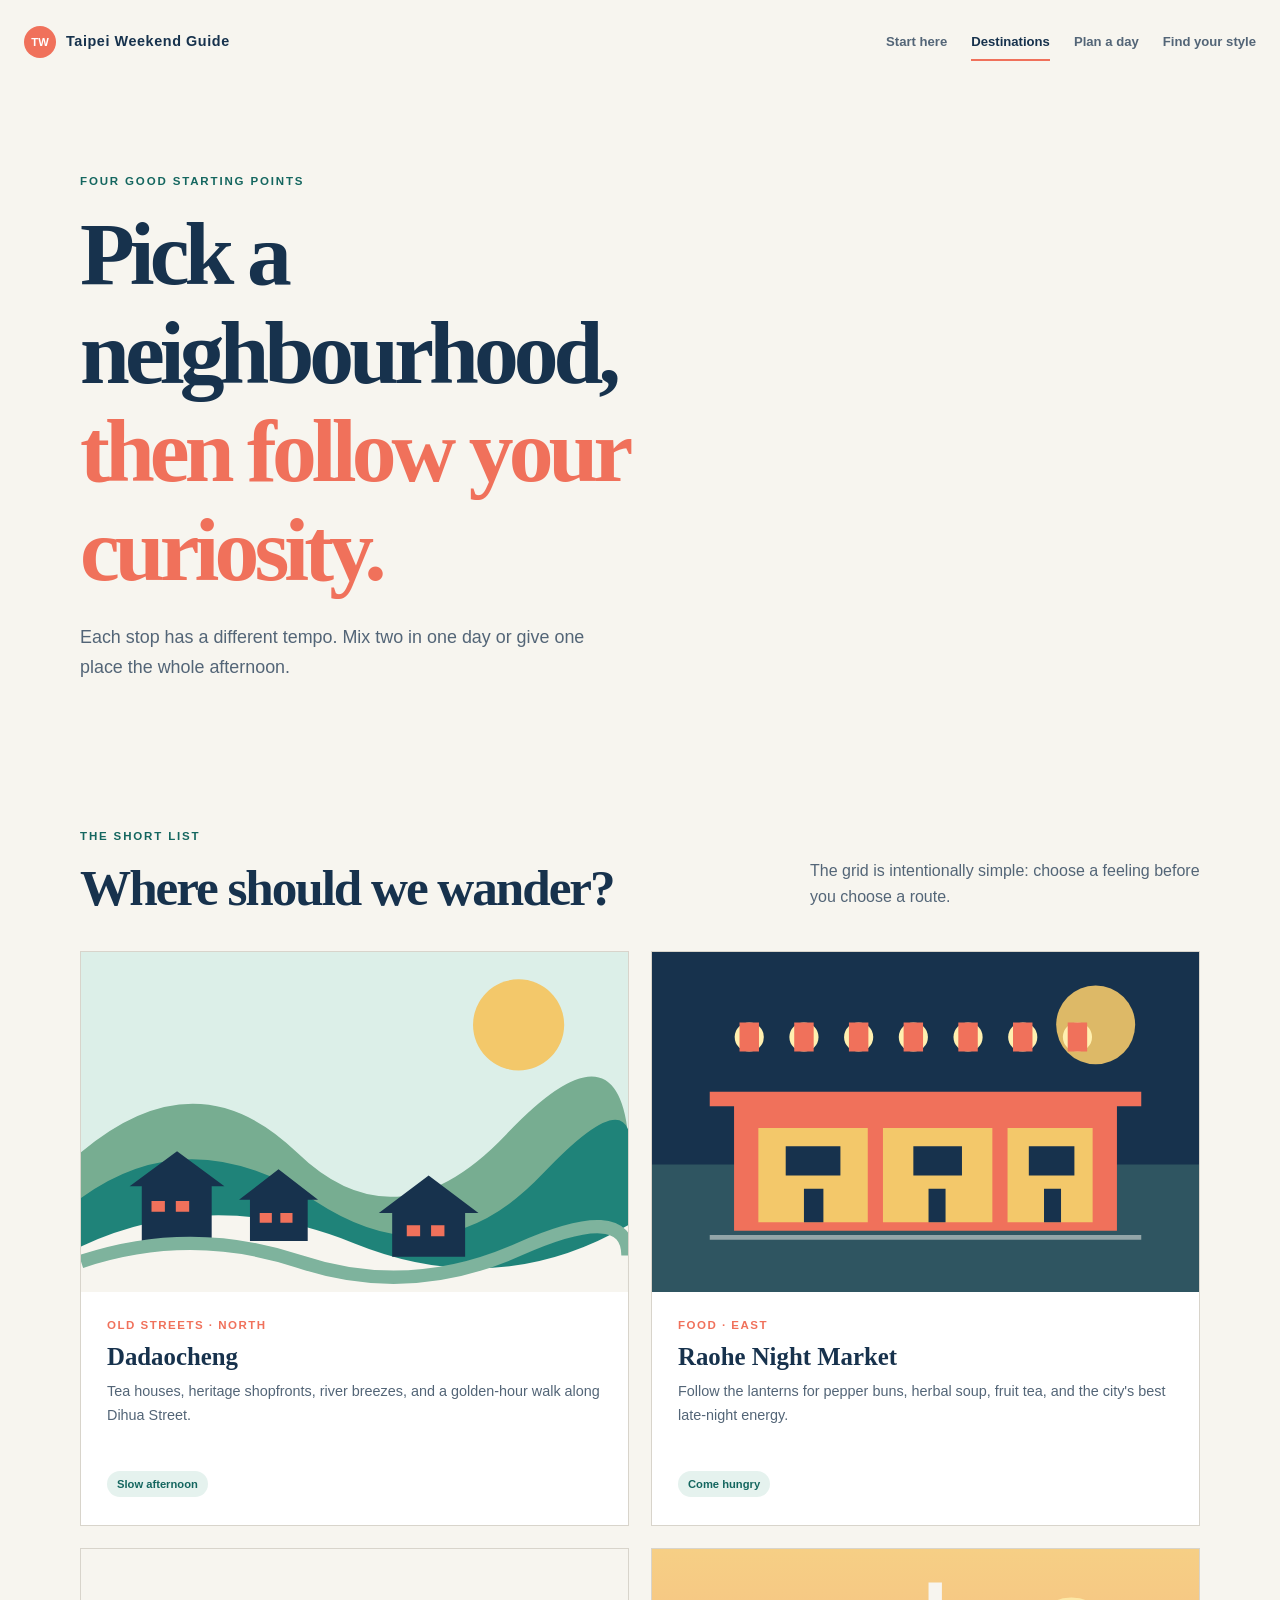
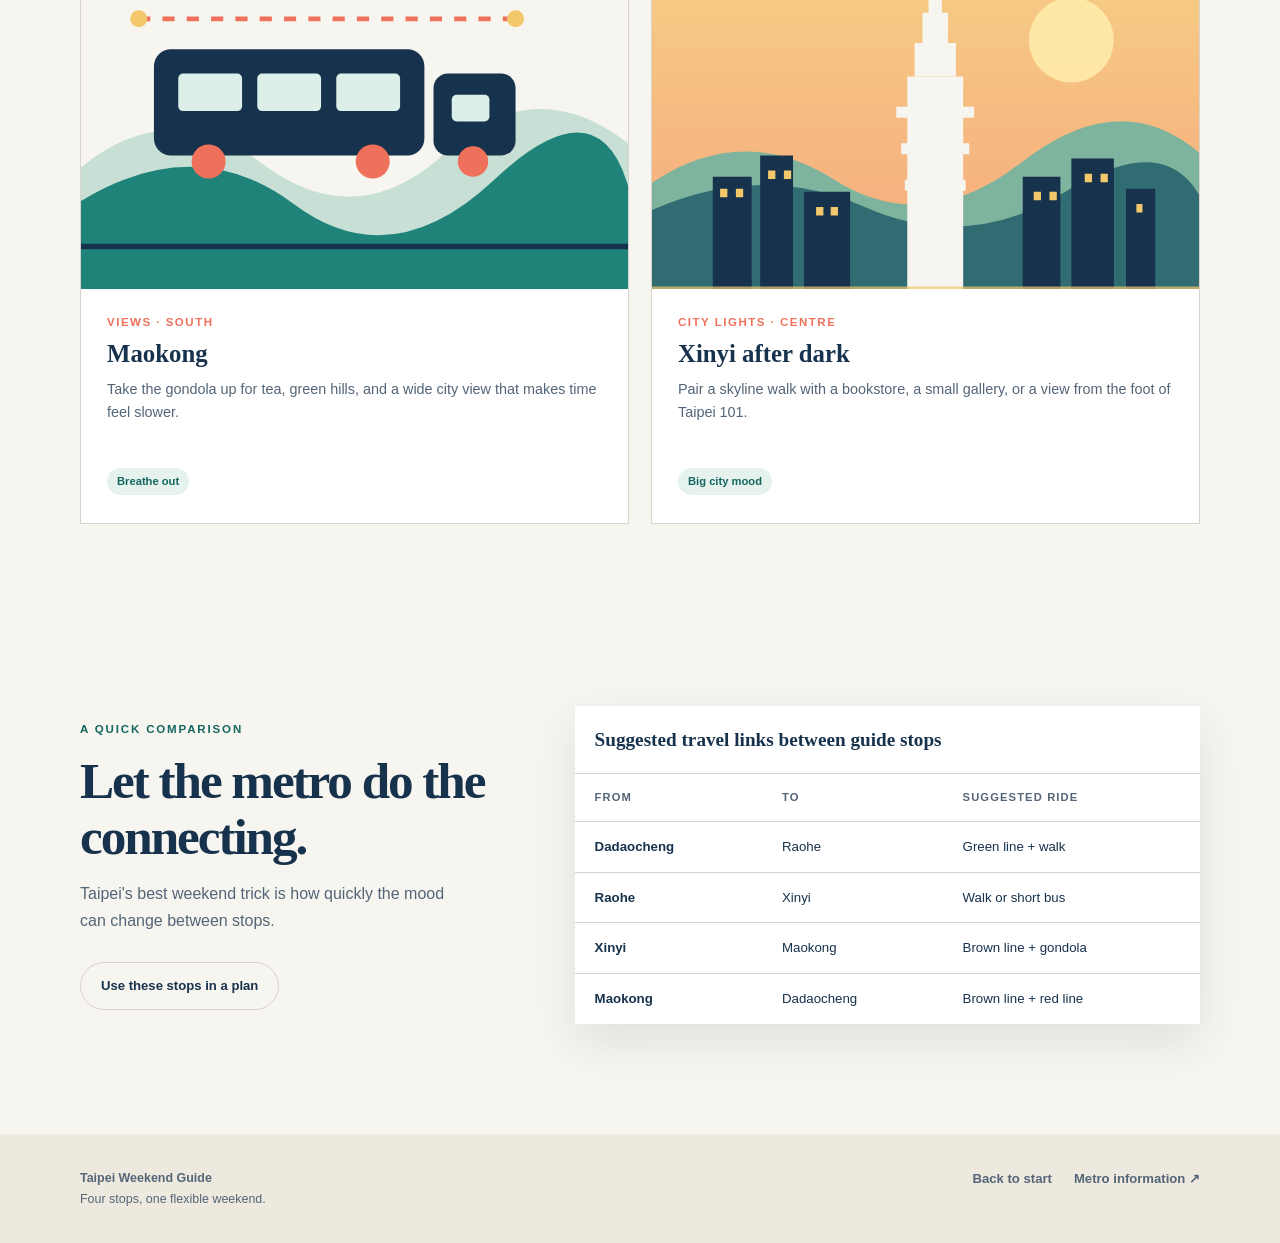
==== destinations.html @ 49e1aeec "feat: build Taipei weekend guide midterm project" ====
<!doctype html>
<html lang="en">
<head>
  <meta charset="utf-8">
  <meta name="viewport" content="width=device-width, initial-scale=1">
  <meta name="description" content="Four Taipei destination ideas with transport notes for a flexible weekend.">
  <title>Destinations | Taipei Weekend Guide</title>
  <link rel="stylesheet" href="css/style.css">
</head>
<body>
  <header class="site-header">
    <a class="brand" href="index.html" aria-label="Taipei Weekend Guide home">
      <span class="brand-mark">TW</span>
      <span>Taipei Weekend Guide</span>
    </a>
    <nav class="site-nav" aria-label="Main navigation">
      <a href="index.html">Start here</a>
      <a class="active" aria-current="page" href="destinations.html">Destinations</a>
      <a href="itinerary.html">Plan a day</a>
      <a href="tips.html">Find your style</a>
    </nav>
  </header>

  <main>
    <section class="page-wrap inner-hero">
      <p class="eyebrow">Four good starting points</p>
      <h1>Pick a neighbourhood,<br><em>then follow your curiosity.</em></h1>
      <p class="lede narrow">Each stop has a different tempo. Mix two in one day or give one place the whole afternoon.</p>
    </section>

    <section class="page-wrap section-block" aria-labelledby="destination-heading">
      <div class="section-heading">
        <div>
          <p class="eyebrow">The short list</p>
          <h2 id="destination-heading">Where should we wander?</h2>
        </div>
        <p class="section-intro">The grid is intentionally simple: choose a feeling before you choose a route.</p>
      </div>

      <div class="destination-grid">
        <article class="destination-card" id="old-taipei">
          <div class="destination-image"><img src="assets/tea-hills.svg" alt="Illustration of tea hills and the old Dadaocheng riverside"></div>
          <div class="destination-body">
            <p class="card-kicker">Old streets · North</p>
            <h3>Dadaocheng</h3>
            <p>Tea houses, heritage shopfronts, river breezes, and a golden-hour walk along Dihua Street.</p>
            <span class="tag">Slow afternoon</span>
          </div>
        </article>
        <article class="destination-card" id="night-markets">
          <div class="destination-image"><img src="assets/night-market.svg" alt="Illustration of colourful stalls at a Taipei night market"></div>
          <div class="destination-body">
            <p class="card-kicker">Food · East</p>
            <h3>Raohe Night Market</h3>
            <p>Follow the lanterns for pepper buns, herbal soup, fruit tea, and the city's best late-night energy.</p>
            <span class="tag">Come hungry</span>
          </div>
        </article>
        <article class="destination-card" id="mountains">
          <div class="destination-image"><img src="assets/metro.svg" alt="Illustration of the metro heading toward Taipei hills"></div>
          <div class="destination-body">
            <p class="card-kicker">Views · South</p>
            <h3>Maokong</h3>
            <p>Take the gondola up for tea, green hills, and a wide city view that makes time feel slower.</p>
            <span class="tag">Breathe out</span>
          </div>
        </article>
        <article class="destination-card" id="city-lights">
          <div class="destination-image"><img src="assets/taipei-skyline.svg" alt="Illustration of Taipei 101 glowing above the city at dusk"></div>
          <div class="destination-body">
            <p class="card-kicker">City lights · Centre</p>
            <h3>Xinyi after dark</h3>
            <p>Pair a skyline walk with a bookstore, a small gallery, or a view from the foot of Taipei 101.</p>
            <span class="tag">Big city mood</span>
          </div>
        </article>
      </div>
    </section>

    <section class="page-wrap section-block split-section">
      <div>
        <p class="eyebrow">A quick comparison</p>
        <h2>Let the metro do the connecting.</h2>
        <p class="section-intro">Taipei's best weekend trick is how quickly the mood can change between stops.</p>
        <a class="button button-secondary" href="itinerary.html">Use these stops in a plan</a>
      </div>
      <div class="table-wrap">
        <table>
          <caption>Suggested travel links between guide stops</caption>
          <thead>
            <tr><th scope="col">From</th><th scope="col">To</th><th scope="col">Suggested ride</th></tr>
          </thead>
          <tbody>
            <tr><th scope="row">Dadaocheng</th><td>Raohe</td><td>Green line + walk</td></tr>
            <tr><th scope="row">Raohe</th><td>Xinyi</td><td>Walk or short bus</td></tr>
            <tr><th scope="row">Xinyi</th><td>Maokong</td><td>Brown line + gondola</td></tr>
            <tr><th scope="row">Maokong</th><td>Dadaocheng</td><td>Brown line + red line</td></tr>
          </tbody>
        </table>
      </div>
    </section>
  </main>

  <footer class="site-footer">
    <div class="page-wrap footer-inner">
      <p><strong>Taipei Weekend Guide</strong><br>Four stops, one flexible weekend.</p>
      <div class="footer-links">
        <a href="index.html">Back to start</a>
        <a href="https://english.metro.taipei/" target="_blank" rel="noopener">Metro information ↗</a>
      </div>
    </div>
  </footer>
  <script src="js/script.js"></script>
</body>
</html>
---- css/style.css ----
:root {
  --ink: #17324d;
  --ink-soft: #536577;
  --paper: #f7f5ef;
  --paper-deep: #eee9df;
  --white: #ffffff;
  --jade: #1f8379;
  --jade-dark: #14665f;
  --coral: #f0715b;
  --sun: #f3c86a;
  --line: #d8d4cb;
  --shadow: 0 18px 45px rgba(23, 50, 77, 0.1);
  --display: Georgia, 'Times New Roman', serif;
  --body: Arial, Helvetica, sans-serif;
}

* { box-sizing: border-box; }

html { scroll-behavior: smooth; }

body {
  margin: 0;
  color: var(--ink);
  background: var(--paper);
  font-family: var(--body);
  line-height: 1.65;
}

a { color: inherit; }

img { display: block; max-width: 100%; }

.page-wrap { width: min(1120px, calc(100% - 48px)); margin: 0 auto; }

.site-header {
  display: flex;
  align-items: center;
  justify-content: space-between;
  gap: 28px;
  width: min(1240px, calc(100% - 48px));
  min-height: 84px;
  margin: 0 auto;
}

.brand {
  display: inline-flex;
  align-items: center;
  gap: 10px;
  color: var(--ink);
  font-size: 0.9rem;
  font-weight: 700;
  letter-spacing: 0.04em;
  text-decoration: none;
}

.brand-mark {
  display: grid;
  width: 32px;
  height: 32px;
  place-items: center;
  color: var(--white);
  background: var(--coral);
  border-radius: 50%;
  font-size: 0.7rem;
  letter-spacing: 0;
}

.site-nav { display: flex; flex-wrap: wrap; gap: 24px; }

.site-nav a,
.footer-links a {
  color: var(--ink-soft);
  font-size: 0.82rem;
  font-weight: 700;
  text-decoration: none;
  transition: color 160ms ease;
}

.site-nav a:hover,
.site-nav a:focus-visible,
.footer-links a:hover,
.footer-links a:focus-visible { color: var(--coral); }

.site-nav a.active { color: var(--ink); position: relative; }

.site-nav a.active::after {
  position: absolute;
  right: 0;
  bottom: -8px;
  left: 0;
  height: 2px;
  background: var(--coral);
  content: '';
}

h1, h2, h3, p { margin-top: 0; }

h1, h2, h3 { font-family: var(--display); line-height: 1.1; }

h1 { max-width: 740px; margin-bottom: 24px; font-size: clamp(3rem, 7vw, 6.4rem); letter-spacing: -0.055em; }
h2 { margin-bottom: 16px; font-size: clamp(2rem, 4vw, 3.3rem); letter-spacing: -0.04em; }
h3 { margin-bottom: 10px; font-size: 1.55rem; }

em { color: var(--coral); font-style: normal; }

.eyebrow {
  margin-bottom: 14px;
  color: var(--jade-dark);
  font-size: 0.72rem;
  font-weight: 800;
  letter-spacing: 0.16em;
  text-transform: uppercase;
}

.lede { max-width: 590px; color: var(--ink-soft); font-size: 1.12rem; }
.lede.narrow { max-width: 520px; }

.hero {
  display: grid;
  grid-template-columns: 1.03fr 0.97fr;
  align-items: center;
  gap: clamp(36px, 7vw, 90px);
  min-height: 660px;
  padding: 60px 0 90px;
}

.button-row { display: flex; flex-wrap: wrap; gap: 12px; margin: 34px 0 20px; }

.button {
  display: inline-flex;
  align-items: center;
  justify-content: center;
  min-height: 48px;
  padding: 11px 20px;
  border: 1px solid transparent;
  border-radius: 999px;
  font-size: 0.82rem;
  font-weight: 800;
  text-decoration: none;
  transition: transform 160ms ease, background 160ms ease, border-color 160ms ease;
}

.button:hover, .button:focus-visible { transform: translateY(-2px); }
.button-primary { color: var(--white); background: var(--jade); }
.button-primary:hover, .button-primary:focus-visible { background: var(--jade-dark); }
.button-secondary { border-color: var(--line); background: transparent; }
.button-secondary:hover, .button-secondary:focus-visible { border-color: var(--ink); background: var(--white); }

.microcopy { color: var(--ink-soft); font-size: 0.75rem; }
.status-dot { display: inline-block; width: 8px; height: 8px; margin-right: 6px; background: var(--jade); border-radius: 50%; }

.card-surface { background: var(--white); box-shadow: var(--shadow); }

.hero-art { position: relative; padding: 16px; transform: rotate(2deg); }
.hero-art img { width: 100%; background: #dcefe8; }
.art-caption { display: flex; justify-content: space-between; gap: 15px; padding: 17px 4px 2px; font-size: 0.76rem; }
.art-caption span { color: var(--ink-soft); }

.section-block { padding: 72px 0 110px; }
.section-heading { display: flex; align-items: end; justify-content: space-between; gap: 32px; margin-bottom: 34px; }
.section-heading h2 { margin-bottom: 0; }
.section-intro { max-width: 390px; margin-bottom: 6px; color: var(--ink-soft); }
.three-column-grid { display: grid; grid-template-columns: repeat(3, 1fr); gap: 18px; }

.feature-card { min-height: 250px; padding: 28px; border: 1px solid var(--line); background: var(--white); }
.feature-card-accent { background: var(--jade); color: var(--white); border-color: var(--jade); }
.feature-card-accent .feature-number, .feature-card-accent p { color: #cde9df; }
.feature-card-accent .text-link { color: var(--white); }
.feature-number { display: block; margin-bottom: 36px; color: var(--coral); font-family: var(--display); font-size: 1.2rem; }
.feature-card p { min-height: 78px; color: var(--ink-soft); font-size: 0.9rem; }

.text-link { display: inline-flex; align-items: center; gap: 7px; color: var(--jade-dark); font-size: 0.78rem; font-weight: 800; text-decoration: none; }
.text-link:hover, .text-link:focus-visible { color: var(--coral); }

.quote-band { background: var(--ink); color: var(--white); }
.quote-content { padding: 72px 0 76px; }
.quote-mark { margin-bottom: -18px; color: var(--sun); font-family: var(--display); font-size: 5rem; line-height: 1; }
blockquote { max-width: 760px; margin: 0 0 15px; font-family: var(--display); font-size: clamp(2rem, 4vw, 3.6rem); line-height: 1.15; letter-spacing: -0.04em; }
.quote-credit { color: #b9c5d0; font-size: 0.82rem; }

.site-footer { background: var(--paper-deep); }
.footer-inner { display: flex; justify-content: space-between; gap: 30px; padding: 34px 0; }
.footer-inner p { margin-bottom: 0; color: var(--ink-soft); font-size: 0.78rem; }
.footer-links { display: flex; align-items: start; flex-wrap: wrap; gap: 22px; }

.inner-hero { padding: 88px 0 55px; }
.inner-hero h1 { font-size: clamp(3rem, 7vw, 6rem); }
.compact-hero { padding-bottom: 24px; }

.destination-grid { display: grid; grid-template-columns: repeat(2, minmax(0, 1fr)); gap: 22px; }
.destination-card { overflow: hidden; border: 1px solid var(--line); background: var(--white); transition: transform 180ms ease, box-shadow 180ms ease; }
.destination-card:hover { transform: translateY(-4px); box-shadow: var(--shadow); }
.destination-image { overflow: hidden; background: #dcefe8; }
.destination-image img { width: 100%; transition: transform 300ms ease; }
.destination-card:hover .destination-image img { transform: scale(1.03); }
.destination-body { padding: 24px 26px 28px; }
.card-kicker { margin-bottom: 8px; color: var(--coral); font-size: 0.72rem; font-weight: 800; letter-spacing: 0.13em; text-transform: uppercase; }
.destination-body p:not(.card-kicker) { min-height: 75px; color: var(--ink-soft); font-size: 0.9rem; }
.tag { display: inline-block; padding: 4px 10px; color: var(--jade-dark); background: #e5f2ee; border-radius: 999px; font-size: 0.7rem; font-weight: 800; }

.split-section { display: grid; grid-template-columns: 0.82fr 1.18fr; align-items: center; gap: 60px; }
.split-section .section-intro { margin-bottom: 28px; }
.table-wrap { overflow-x: auto; background: var(--white); box-shadow: var(--shadow); }
table { width: 100%; border-collapse: collapse; text-align: left; font-size: 0.83rem; }
caption { padding: 18px 20px; color: var(--ink); font-family: var(--display); font-size: 1.2rem; font-weight: 700; text-align: left; }
th, td { padding: 14px 20px; border-top: 1px solid var(--line); }
thead th { color: var(--ink-soft); font-size: 0.7rem; letter-spacing: 0.1em; text-transform: uppercase; }
tbody th { font-weight: 700; }

.planner-layout, .quiz-layout { display: grid; grid-template-columns: minmax(0, 1.1fr) minmax(300px, 0.9fr); align-items: start; gap: 72px; }
.compact-heading { margin-bottom: 22px; }
.compact-heading h2 { font-size: 2.6rem; }
.activity-list { display: grid; gap: 10px; padding: 0; border: 0; }
.activity-option { display: flex; align-items: center; gap: 14px; padding: 17px 18px; border: 1px solid var(--line); background: var(--white); cursor: pointer; transition: border-color 160ms ease, background 160ms ease, transform 160ms ease; }
.activity-option:hover { border-color: var(--jade); transform: translateX(4px); }
.activity-option input { position: absolute; opacity: 0; }
.activity-option input:checked + .activity-check { color: var(--white); background: var(--coral); }
.activity-option input:focus-visible + .activity-check { outline: 3px solid rgba(240, 113, 91, 0.35); outline-offset: 2px; }
.activity-check { display: grid; width: 28px; height: 28px; place-items: center; color: var(--jade); border: 1px solid currentColor; border-radius: 50%; font-size: 1.2rem; line-height: 1; }
.activity-copy { display: grid; gap: 2px; }
.activity-copy strong { font-family: var(--display); font-size: 1.05rem; }
.activity-copy small { color: var(--ink-soft); font-size: 0.73rem; }
.helper-note { margin-top: 18px; color: var(--ink-soft); font-size: 0.78rem; }
.plan-summary { position: sticky; top: 24px; padding: 30px; color: var(--white); background: var(--ink); box-shadow: var(--shadow); }
.summary-topline { display: flex; justify-content: space-between; color: #c5d1db; font-size: 0.74rem; font-weight: 800; text-transform: uppercase; letter-spacing: 0.1em; }
.summary-status { color: var(--sun); }
.summary-number { display: flex; align-items: baseline; gap: 8px; margin-top: 28px; }
.summary-number span { font-family: var(--display); font-size: 5rem; line-height: 1; }
.summary-number small { color: #c5d1db; font-size: 0.9rem; }
.summary-duration { color: #c5d1db; font-size: 0.85rem; }
.summary-divider { height: 1px; margin: 24px 0 15px; background: rgba(255,255,255,0.2); }
.plan-list { min-height: 118px; margin: 0 0 24px; padding: 0; list-style: none; }
.plan-list li { display: flex; gap: 10px; padding: 9px 0; border-bottom: 1px solid rgba(255,255,255,0.13); font-size: 0.86rem; }
.plan-list li::before { color: var(--sun); content: '•'; }
.plan-list .empty-plan { color: #aebdca; border: 0; font-style: italic; }
.plan-list .empty-plan::before { display: none; }
.plan-summary .text-link { color: var(--sun); }

.quiz-card { padding: 34px; border: 1px solid var(--line); background: var(--white); box-shadow: var(--shadow); }
.quiz-question { display: grid; gap: 10px; margin: 0 0 24px; padding: 0 0 24px; border: 0; border-bottom: 1px solid var(--line); }
.quiz-question legend { margin-bottom: 8px; font-family: var(--display); font-size: 1.18rem; font-weight: 700; }
.quiz-question label { display: flex; align-items: center; gap: 10px; color: var(--ink-soft); font-size: 0.88rem; cursor: pointer; }
.quiz-question input { accent-color: var(--coral); }
.form-message { min-height: 50px; margin: 22px 0 0; padding: 12px 14px; color: var(--ink-soft); background: var(--paper); font-size: 0.85rem; }
.form-message.result-ready { color: var(--ink); background: #e5f2ee; }
.form-message.form-error { color: #a63d2e; background: #fff0ec; }
.tips-panel { padding: 34px 0; }
.tips-panel h2 { font-size: 2.8rem; }
.check-list { display: grid; gap: 16px; margin: 28px 0 30px; padding: 0; list-style: none; }
.check-list li { display: flex; gap: 12px; color: var(--ink-soft); font-size: 0.88rem; }
.check-list li > span:first-child { color: var(--coral); font-weight: 800; }

.sr-only { position: absolute; width: 1px; height: 1px; padding: 0; overflow: hidden; clip: rect(0, 0, 0, 0); white-space: nowrap; border: 0; }

:focus-visible { outline: 3px solid rgba(31, 131, 121, 0.45); outline-offset: 4px; }

@media (max-width: 820px) {
  .site-header { align-items: flex-start; flex-direction: column; padding: 20px 0; }
  .site-nav { gap: 14px 20px; }
  .hero { grid-template-columns: 1fr; min-height: auto; padding-top: 55px; }
  .hero-art { max-width: 680px; margin: 0 auto; }
  .three-column-grid, .split-section, .planner-layout, .quiz-layout { grid-template-columns: 1fr; gap: 28px; }
  .destination-grid { gap: 16px; }
  .plan-summary { position: static; }
}

@media (max-width: 560px) {
  .page-wrap, .site-header { width: min(100% - 30px, 1120px); }
  h1 { font-size: 3.3rem; }
  .section-block { padding: 50px 0 72px; }
  .inner-hero { padding: 55px 0 25px; }
  .section-heading, .footer-inner { display: block; }
  .section-intro { margin-top: 16px; }
  .destination-grid { grid-template-columns: 1fr; }
  .destination-body p:not(.card-kicker) { min-height: auto; }
  .footer-links { margin-top: 20px; }
  .quiz-card { padding: 24px; }
  .hero-art { transform: none; }
  .art-caption { display: grid; }
}
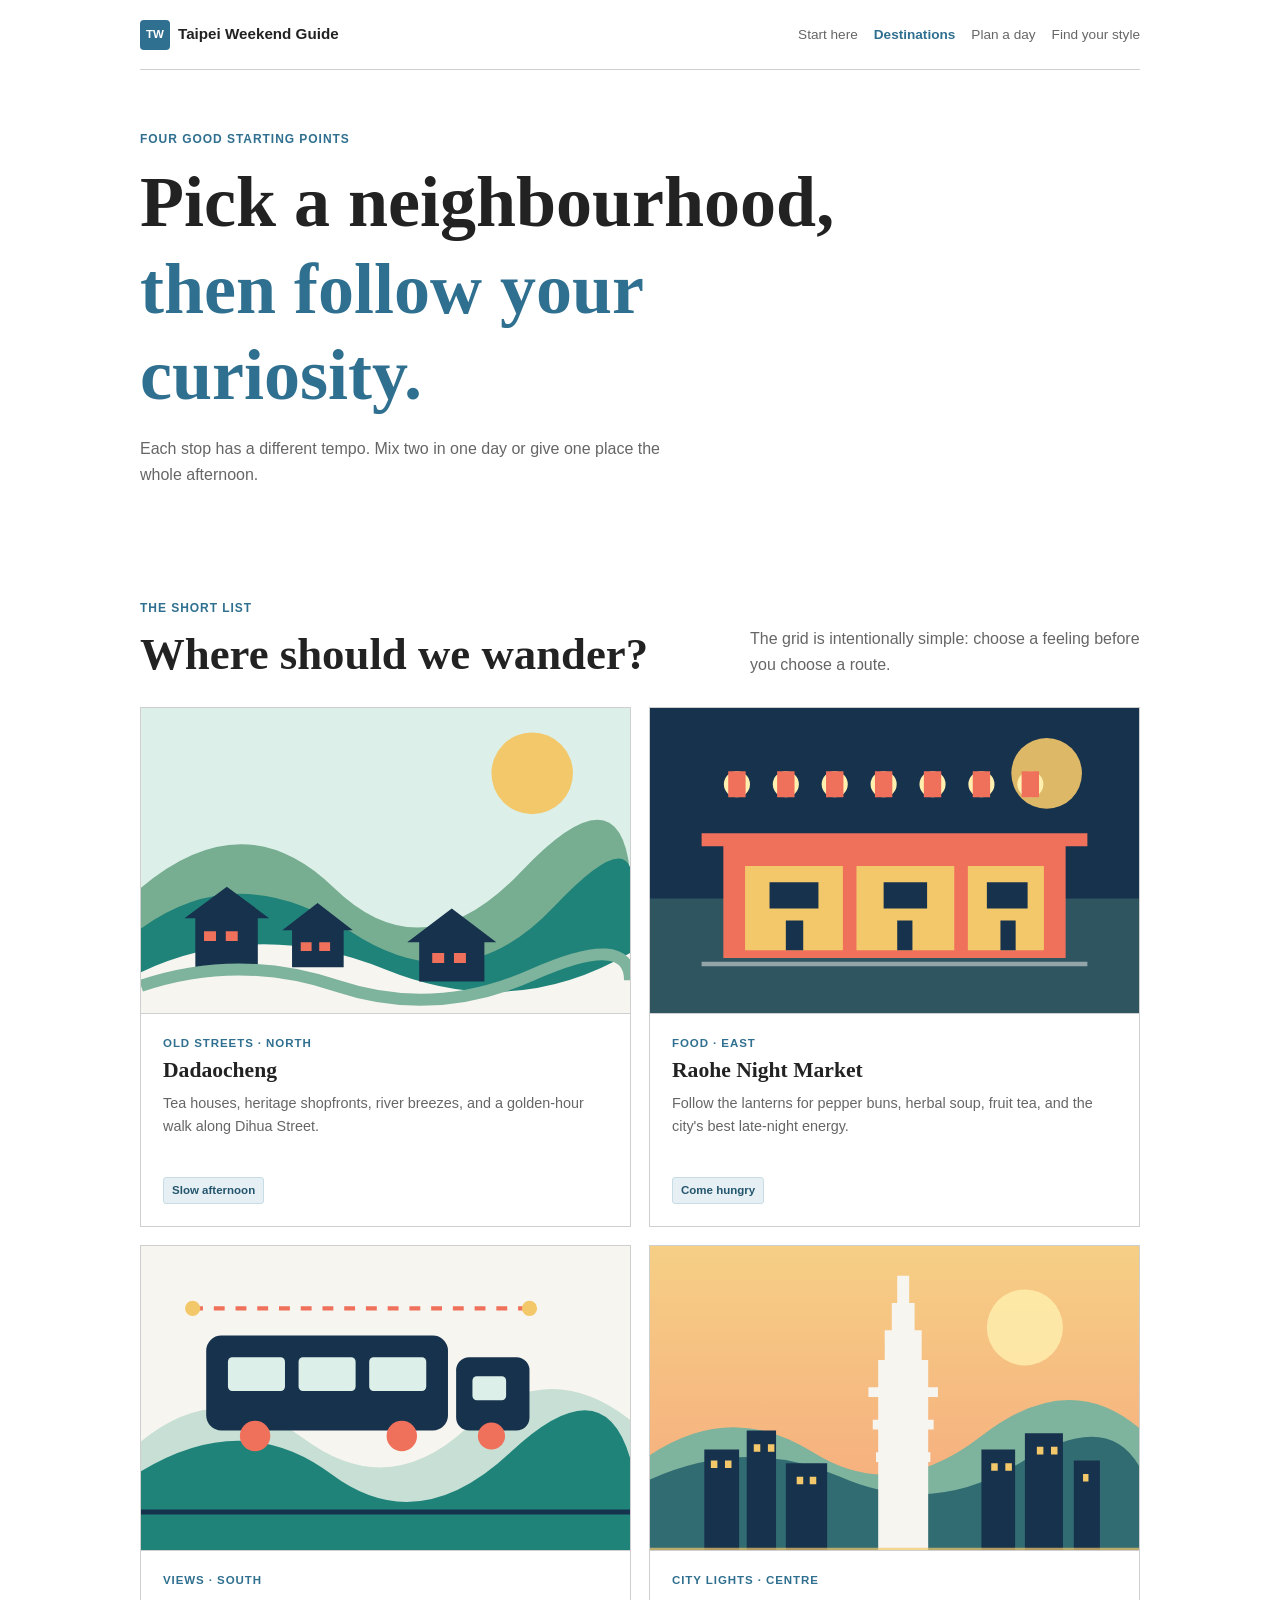
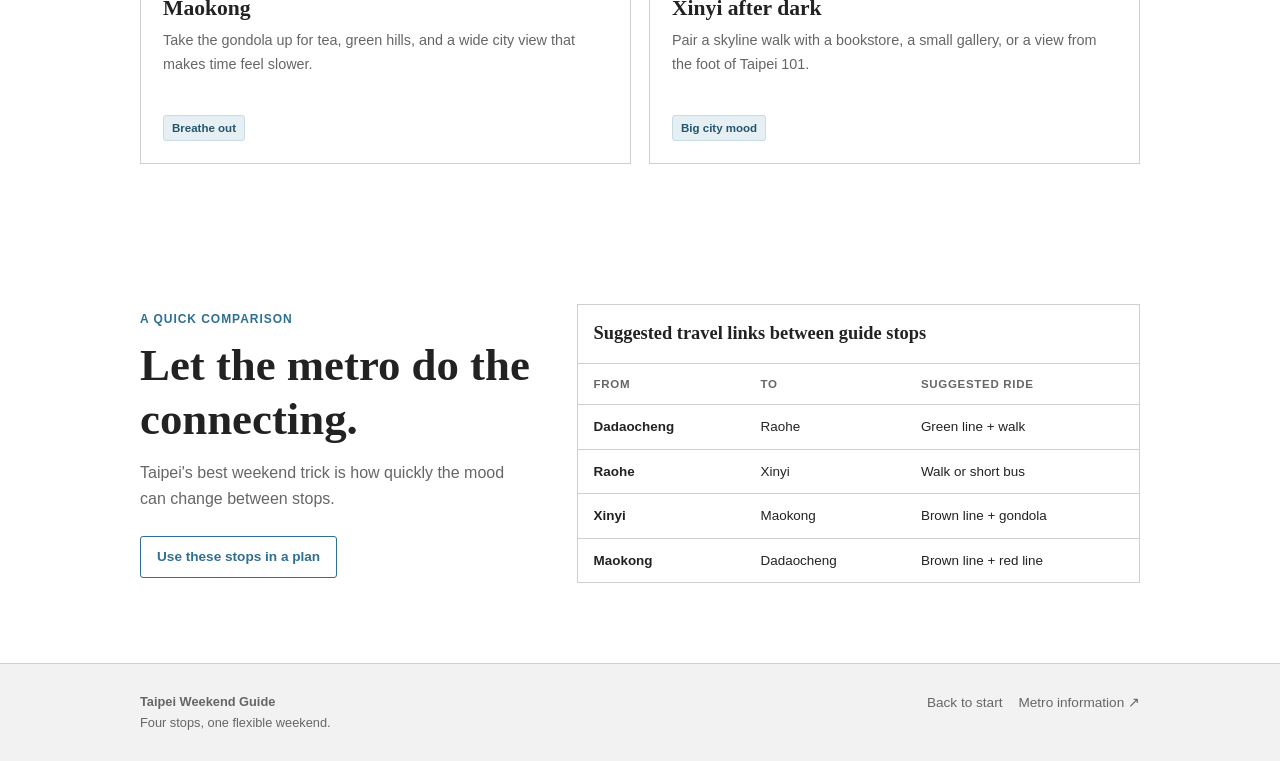
==== commit 58e9448a: "fix: refresh shared stylesheet on pages" ====
--- a/destinations.html
+++ b/destinations.html
@@ -5,7 +5,7 @@
   <meta name="viewport" content="width=device-width, initial-scale=1">
   <meta name="description" content="Four Taipei destination ideas with transport notes for a flexible weekend.">
   <title>Destinations | Taipei Weekend Guide</title>
-  <link rel="stylesheet" href="css/style.css">
+  <link rel="stylesheet" href="css/style.css?v=04b387e">
 </head>
 <body>
   <header class="site-header">
--- a/css/style.css
+++ b/css/style.css
@@ -1,280 +1,197 @@
 :root {
-  --ink: #17324d;
-  --ink-soft: #536577;
-  --paper: #f7f5ef;
-  --paper-deep: #eee9df;
-  --white: #ffffff;
-  --jade: #1f8379;
-  --jade-dark: #14665f;
-  --coral: #f0715b;
-  --sun: #f3c86a;
-  --line: #d8d4cb;
-  --shadow: 0 18px 45px rgba(23, 50, 77, 0.1);
+  --ink: #222;
+  --muted: #666;
+  --paper: #fff;
+  --soft: #f2f2f2;
+  --accent: #2f6f8f;
+  --accent-dark: #24556d;
+  --highlight: #f2c14e;
+  --line: #cfcfcf;
+  --body: Arial, Helvetica, sans-serif;
   --display: Georgia, 'Times New Roman', serif;
-  --body: Arial, Helvetica, sans-serif;
 }
 
 * { box-sizing: border-box; }
-
 html { scroll-behavior: smooth; }
-
 body {
   margin: 0;
   color: var(--ink);
   background: var(--paper);
   font-family: var(--body);
-  line-height: 1.65;
+  line-height: 1.6;
 }
-
 a { color: inherit; }
-
 img { display: block; max-width: 100%; }
-
-.page-wrap { width: min(1120px, calc(100% - 48px)); margin: 0 auto; }
+.page-wrap { width: min(1000px, calc(100% - 32px)); margin: 0 auto; }
 
 .site-header {
   display: flex;
   align-items: center;
   justify-content: space-between;
-  gap: 28px;
-  width: min(1240px, calc(100% - 48px));
-  min-height: 84px;
+  gap: 20px;
+  width: min(1000px, calc(100% - 32px));
+  min-height: 70px;
   margin: 0 auto;
+  border-bottom: 1px solid var(--line);
 }
-
 .brand {
   display: inline-flex;
   align-items: center;
-  gap: 10px;
+  gap: 8px;
   color: var(--ink);
-  font-size: 0.9rem;
+  font-size: 0.95rem;
   font-weight: 700;
-  letter-spacing: 0.04em;
   text-decoration: none;
 }
-
 .brand-mark {
   display: grid;
-  width: 32px;
-  height: 32px;
+  width: 30px;
+  height: 30px;
   place-items: center;
-  color: var(--white);
-  background: var(--coral);
-  border-radius: 50%;
-  font-size: 0.7rem;
-  letter-spacing: 0;
+  color: #fff;
+  background: var(--accent);
+  border-radius: 4px;
+  font-size: 0.72rem;
 }
-
-.site-nav { display: flex; flex-wrap: wrap; gap: 24px; }
-
-.site-nav a,
-.footer-links a {
-  color: var(--ink-soft);
-  font-size: 0.82rem;
-  font-weight: 700;
-  text-decoration: none;
-  transition: color 160ms ease;
-}
-
-.site-nav a:hover,
-.site-nav a:focus-visible,
-.footer-links a:hover,
-.footer-links a:focus-visible { color: var(--coral); }
-
-.site-nav a.active { color: var(--ink); position: relative; }
-
-.site-nav a.active::after {
-  position: absolute;
-  right: 0;
-  bottom: -8px;
-  left: 0;
-  height: 2px;
-  background: var(--coral);
-  content: '';
-}
+.site-nav { display: flex; flex-wrap: wrap; gap: 16px; }
+.site-nav a, .footer-links a { color: var(--muted); font-size: 0.85rem; text-decoration: none; }
+.site-nav a:hover, .site-nav a:focus-visible, .footer-links a:hover, .footer-links a:focus-visible { color: var(--accent); text-decoration: underline; }
+.site-nav a.active { color: var(--accent); font-weight: 700; }
 
 h1, h2, h3, p { margin-top: 0; }
-
-h1, h2, h3 { font-family: var(--display); line-height: 1.1; }
-
-h1 { max-width: 740px; margin-bottom: 24px; font-size: clamp(3rem, 7vw, 6.4rem); letter-spacing: -0.055em; }
-h2 { margin-bottom: 16px; font-size: clamp(2rem, 4vw, 3.3rem); letter-spacing: -0.04em; }
-h3 { margin-bottom: 10px; font-size: 1.55rem; }
-
-em { color: var(--coral); font-style: normal; }
-
-.eyebrow {
-  margin-bottom: 14px;
-  color: var(--jade-dark);
-  font-size: 0.72rem;
-  font-weight: 800;
-  letter-spacing: 0.16em;
-  text-transform: uppercase;
-}
-
-.lede { max-width: 590px; color: var(--ink-soft); font-size: 1.12rem; }
+h1, h2, h3 { font-family: var(--display); line-height: 1.2; }
+h1 { max-width: 700px; margin-bottom: 18px; font-size: clamp(2.7rem, 6vw, 4.6rem); }
+h2 { margin-bottom: 14px; font-size: clamp(1.9rem, 4vw, 2.8rem); }
+h3 { margin-bottom: 8px; font-size: 1.35rem; }
+em { color: var(--accent); font-style: normal; }
+.eyebrow { margin-bottom: 10px; color: var(--accent); font-size: 0.75rem; font-weight: 700; letter-spacing: 0.08em; text-transform: uppercase; }
+.lede { max-width: 590px; color: var(--muted); font-size: 1rem; }
 .lede.narrow { max-width: 520px; }
 
-.hero {
-  display: grid;
-  grid-template-columns: 1.03fr 0.97fr;
-  align-items: center;
-  gap: clamp(36px, 7vw, 90px);
-  min-height: 660px;
-  padding: 60px 0 90px;
-}
+.hero { display: grid; grid-template-columns: 1fr 1fr; align-items: center; gap: 44px; min-height: 500px; padding: 55px 0 70px; }
+.button-row { display: flex; flex-wrap: wrap; gap: 10px; margin: 26px 0 16px; }
+.button { display: inline-flex; align-items: center; justify-content: center; min-height: 42px; padding: 8px 16px; border: 1px solid var(--accent); border-radius: 3px; font-size: 0.85rem; font-weight: 700; text-decoration: none; }
+.button-primary { color: #fff; background: var(--accent); }
+.button-primary:hover, .button-primary:focus-visible { background: var(--accent-dark); }
+.button-secondary { color: var(--accent); background: #fff; }
+.button-secondary:hover, .button-secondary:focus-visible { background: var(--soft); }
+.microcopy { color: var(--muted); font-size: 0.78rem; }
+.status-dot { display: inline-block; width: 8px; height: 8px; margin-right: 6px; background: #4c9a61; border-radius: 50%; }
+.card-surface { background: #fff; }
+.hero-art { padding: 12px; border: 1px solid var(--line); background: var(--soft); }
+.hero-art img { width: 100%; background: #dcefe8; }
+.art-caption { display: flex; justify-content: space-between; gap: 15px; padding: 12px 2px 0; font-size: 0.78rem; }
+.art-caption span { color: var(--muted); }
 
-.button-row { display: flex; flex-wrap: wrap; gap: 12px; margin: 34px 0 20px; }
+.section-block { padding: 60px 0 80px; }
+.section-heading { display: flex; align-items: end; justify-content: space-between; gap: 24px; margin-bottom: 26px; }
+.section-heading h2 { margin-bottom: 0; }
+.section-intro { max-width: 390px; margin-bottom: 4px; color: var(--muted); }
+.three-column-grid { display: grid; grid-template-columns: repeat(3, 1fr); gap: 16px; }
+.feature-card { min-height: 220px; padding: 22px; border: 1px solid var(--line); background: #fff; }
+.feature-card-accent { color: #fff; background: var(--accent); border-color: var(--accent); }
+.feature-card-accent .feature-number, .feature-card-accent p { color: #e4f0f5; }
+.feature-card-accent .text-link { color: #fff; }
+.feature-number { display: block; margin-bottom: 28px; color: var(--accent); font-family: var(--display); font-size: 1.1rem; }
+.feature-card p { min-height: 65px; color: var(--muted); font-size: 0.9rem; }
+.text-link { display: inline-flex; align-items: center; gap: 6px; color: var(--accent); font-size: 0.82rem; font-weight: 700; text-decoration: underline; }
+.text-link:hover, .text-link:focus-visible { color: var(--accent-dark); }
 
-.button {
-  display: inline-flex;
-  align-items: center;
-  justify-content: center;
-  min-height: 48px;
-  padding: 11px 20px;
-  border: 1px solid transparent;
-  border-radius: 999px;
-  font-size: 0.82rem;
-  font-weight: 800;
-  text-decoration: none;
-  transition: transform 160ms ease, background 160ms ease, border-color 160ms ease;
-}
+.quote-band { background: var(--soft); border-top: 1px solid var(--line); border-bottom: 1px solid var(--line); }
+.quote-content { padding: 48px 0 52px; }
+.quote-mark { margin-bottom: -12px; color: var(--highlight); font-family: var(--display); font-size: 4rem; line-height: 1; }
+blockquote { max-width: 760px; margin: 0 0 12px; font-family: var(--display); font-size: clamp(1.7rem, 3vw, 2.6rem); line-height: 1.25; }
+.quote-credit { color: var(--muted); font-size: 0.82rem; }
+.site-footer { background: var(--soft); border-top: 1px solid var(--line); }
+.footer-inner { display: flex; justify-content: space-between; gap: 24px; padding: 28px 0; }
+.footer-inner p { margin-bottom: 0; color: var(--muted); font-size: 0.8rem; }
+.footer-links { display: flex; align-items: start; flex-wrap: wrap; gap: 16px; }
 
-.button:hover, .button:focus-visible { transform: translateY(-2px); }
-.button-primary { color: var(--white); background: var(--jade); }
-.button-primary:hover, .button-primary:focus-visible { background: var(--jade-dark); }
-.button-secondary { border-color: var(--line); background: transparent; }
-.button-secondary:hover, .button-secondary:focus-visible { border-color: var(--ink); background: var(--white); }
+.inner-hero { padding: 60px 0 35px; }
+.inner-hero h1 { font-size: clamp(2.7rem, 6vw, 4.5rem); }
+.compact-hero { padding-bottom: 16px; }
+.destination-grid { display: grid; grid-template-columns: repeat(2, minmax(0, 1fr)); gap: 18px; }
+.destination-card { overflow: hidden; border: 1px solid var(--line); background: #fff; }
+.destination-image { background: #dcefe8; border-bottom: 1px solid var(--line); }
+.destination-image img { width: 100%; }
+.destination-body { padding: 20px 22px 22px; }
+.card-kicker { margin-bottom: 6px; color: var(--accent); font-size: 0.72rem; font-weight: 700; letter-spacing: 0.08em; text-transform: uppercase; }
+.destination-body p:not(.card-kicker) { min-height: 70px; color: var(--muted); font-size: 0.9rem; }
+.tag { display: inline-block; padding: 3px 8px; color: var(--accent-dark); background: #e6f0f4; border: 1px solid #c8dce5; border-radius: 3px; font-size: 0.72rem; font-weight: 700; }
 
-.microcopy { color: var(--ink-soft); font-size: 0.75rem; }
-.status-dot { display: inline-block; width: 8px; height: 8px; margin-right: 6px; background: var(--jade); border-radius: 50%; }
-
-.card-surface { background: var(--white); box-shadow: var(--shadow); }
-
-.hero-art { position: relative; padding: 16px; transform: rotate(2deg); }
-.hero-art img { width: 100%; background: #dcefe8; }
-.art-caption { display: flex; justify-content: space-between; gap: 15px; padding: 17px 4px 2px; font-size: 0.76rem; }
-.art-caption span { color: var(--ink-soft); }
-
-.section-block { padding: 72px 0 110px; }
-.section-heading { display: flex; align-items: end; justify-content: space-between; gap: 32px; margin-bottom: 34px; }
-.section-heading h2 { margin-bottom: 0; }
-.section-intro { max-width: 390px; margin-bottom: 6px; color: var(--ink-soft); }
-.three-column-grid { display: grid; grid-template-columns: repeat(3, 1fr); gap: 18px; }
-
-.feature-card { min-height: 250px; padding: 28px; border: 1px solid var(--line); background: var(--white); }
-.feature-card-accent { background: var(--jade); color: var(--white); border-color: var(--jade); }
-.feature-card-accent .feature-number, .feature-card-accent p { color: #cde9df; }
-.feature-card-accent .text-link { color: var(--white); }
-.feature-number { display: block; margin-bottom: 36px; color: var(--coral); font-family: var(--display); font-size: 1.2rem; }
-.feature-card p { min-height: 78px; color: var(--ink-soft); font-size: 0.9rem; }
-
-.text-link { display: inline-flex; align-items: center; gap: 7px; color: var(--jade-dark); font-size: 0.78rem; font-weight: 800; text-decoration: none; }
-.text-link:hover, .text-link:focus-visible { color: var(--coral); }
-
-.quote-band { background: var(--ink); color: var(--white); }
-.quote-content { padding: 72px 0 76px; }
-.quote-mark { margin-bottom: -18px; color: var(--sun); font-family: var(--display); font-size: 5rem; line-height: 1; }
-blockquote { max-width: 760px; margin: 0 0 15px; font-family: var(--display); font-size: clamp(2rem, 4vw, 3.6rem); line-height: 1.15; letter-spacing: -0.04em; }
-.quote-credit { color: #b9c5d0; font-size: 0.82rem; }
-
-.site-footer { background: var(--paper-deep); }
-.footer-inner { display: flex; justify-content: space-between; gap: 30px; padding: 34px 0; }
-.footer-inner p { margin-bottom: 0; color: var(--ink-soft); font-size: 0.78rem; }
-.footer-links { display: flex; align-items: start; flex-wrap: wrap; gap: 22px; }
-
-.inner-hero { padding: 88px 0 55px; }
-.inner-hero h1 { font-size: clamp(3rem, 7vw, 6rem); }
-.compact-hero { padding-bottom: 24px; }
-
-.destination-grid { display: grid; grid-template-columns: repeat(2, minmax(0, 1fr)); gap: 22px; }
-.destination-card { overflow: hidden; border: 1px solid var(--line); background: var(--white); transition: transform 180ms ease, box-shadow 180ms ease; }
-.destination-card:hover { transform: translateY(-4px); box-shadow: var(--shadow); }
-.destination-image { overflow: hidden; background: #dcefe8; }
-.destination-image img { width: 100%; transition: transform 300ms ease; }
-.destination-card:hover .destination-image img { transform: scale(1.03); }
-.destination-body { padding: 24px 26px 28px; }
-.card-kicker { margin-bottom: 8px; color: var(--coral); font-size: 0.72rem; font-weight: 800; letter-spacing: 0.13em; text-transform: uppercase; }
-.destination-body p:not(.card-kicker) { min-height: 75px; color: var(--ink-soft); font-size: 0.9rem; }
-.tag { display: inline-block; padding: 4px 10px; color: var(--jade-dark); background: #e5f2ee; border-radius: 999px; font-size: 0.7rem; font-weight: 800; }
-
-.split-section { display: grid; grid-template-columns: 0.82fr 1.18fr; align-items: center; gap: 60px; }
-.split-section .section-intro { margin-bottom: 28px; }
-.table-wrap { overflow-x: auto; background: var(--white); box-shadow: var(--shadow); }
-table { width: 100%; border-collapse: collapse; text-align: left; font-size: 0.83rem; }
-caption { padding: 18px 20px; color: var(--ink); font-family: var(--display); font-size: 1.2rem; font-weight: 700; text-align: left; }
-th, td { padding: 14px 20px; border-top: 1px solid var(--line); }
-thead th { color: var(--ink-soft); font-size: 0.7rem; letter-spacing: 0.1em; text-transform: uppercase; }
+.split-section { display: grid; grid-template-columns: 0.82fr 1.18fr; align-items: center; gap: 45px; }
+.split-section .section-intro { margin-bottom: 24px; }
+.table-wrap { overflow-x: auto; border: 1px solid var(--line); background: #fff; }
+table { width: 100%; border-collapse: collapse; text-align: left; font-size: 0.84rem; }
+caption { padding: 14px 16px; color: var(--ink); font-family: var(--display); font-size: 1.15rem; font-weight: 700; text-align: left; }
+th, td { padding: 11px 16px; border-top: 1px solid var(--line); }
+thead th { color: var(--muted); font-size: 0.72rem; letter-spacing: 0.06em; text-transform: uppercase; }
 tbody th { font-weight: 700; }
 
-.planner-layout, .quiz-layout { display: grid; grid-template-columns: minmax(0, 1.1fr) minmax(300px, 0.9fr); align-items: start; gap: 72px; }
-.compact-heading { margin-bottom: 22px; }
-.compact-heading h2 { font-size: 2.6rem; }
-.activity-list { display: grid; gap: 10px; padding: 0; border: 0; }
-.activity-option { display: flex; align-items: center; gap: 14px; padding: 17px 18px; border: 1px solid var(--line); background: var(--white); cursor: pointer; transition: border-color 160ms ease, background 160ms ease, transform 160ms ease; }
-.activity-option:hover { border-color: var(--jade); transform: translateX(4px); }
+.planner-layout, .quiz-layout { display: grid; grid-template-columns: minmax(0, 1.1fr) minmax(280px, 0.9fr); align-items: start; gap: 48px; }
+.compact-heading { margin-bottom: 20px; }
+.compact-heading h2 { font-size: 2.35rem; }
+.activity-list { display: grid; gap: 9px; padding: 0; border: 0; }
+.activity-option { display: flex; align-items: center; gap: 12px; padding: 14px 16px; border: 1px solid var(--line); background: #fff; cursor: pointer; }
+.activity-option:hover { border-color: var(--accent); background: var(--soft); }
 .activity-option input { position: absolute; opacity: 0; }
-.activity-option input:checked + .activity-check { color: var(--white); background: var(--coral); }
-.activity-option input:focus-visible + .activity-check { outline: 3px solid rgba(240, 113, 91, 0.35); outline-offset: 2px; }
-.activity-check { display: grid; width: 28px; height: 28px; place-items: center; color: var(--jade); border: 1px solid currentColor; border-radius: 50%; font-size: 1.2rem; line-height: 1; }
+.activity-option input:checked + .activity-check { color: #fff; background: var(--accent); }
+.activity-option input:focus-visible + .activity-check { outline: 3px solid rgba(47, 111, 143, 0.28); outline-offset: 2px; }
+.activity-check { display: grid; width: 26px; height: 26px; place-items: center; color: var(--accent); border: 1px solid currentColor; border-radius: 3px; font-size: 1.1rem; line-height: 1; }
 .activity-copy { display: grid; gap: 2px; }
-.activity-copy strong { font-family: var(--display); font-size: 1.05rem; }
-.activity-copy small { color: var(--ink-soft); font-size: 0.73rem; }
-.helper-note { margin-top: 18px; color: var(--ink-soft); font-size: 0.78rem; }
-.plan-summary { position: sticky; top: 24px; padding: 30px; color: var(--white); background: var(--ink); box-shadow: var(--shadow); }
-.summary-topline { display: flex; justify-content: space-between; color: #c5d1db; font-size: 0.74rem; font-weight: 800; text-transform: uppercase; letter-spacing: 0.1em; }
-.summary-status { color: var(--sun); }
-.summary-number { display: flex; align-items: baseline; gap: 8px; margin-top: 28px; }
-.summary-number span { font-family: var(--display); font-size: 5rem; line-height: 1; }
-.summary-number small { color: #c5d1db; font-size: 0.9rem; }
-.summary-duration { color: #c5d1db; font-size: 0.85rem; }
-.summary-divider { height: 1px; margin: 24px 0 15px; background: rgba(255,255,255,0.2); }
-.plan-list { min-height: 118px; margin: 0 0 24px; padding: 0; list-style: none; }
-.plan-list li { display: flex; gap: 10px; padding: 9px 0; border-bottom: 1px solid rgba(255,255,255,0.13); font-size: 0.86rem; }
-.plan-list li::before { color: var(--sun); content: '•'; }
-.plan-list .empty-plan { color: #aebdca; border: 0; font-style: italic; }
+.activity-copy strong { font-family: var(--display); font-size: 1rem; }
+.activity-copy small { color: var(--muted); font-size: 0.75rem; }
+.helper-note { margin-top: 16px; color: var(--muted); font-size: 0.8rem; }
+.plan-summary { padding: 24px; border: 1px solid var(--line); background: var(--soft); }
+.summary-topline { display: flex; justify-content: space-between; color: var(--muted); font-size: 0.74rem; font-weight: 700; text-transform: uppercase; letter-spacing: 0.06em; }
+.summary-status { color: var(--accent); }
+.summary-number { display: flex; align-items: baseline; gap: 8px; margin-top: 22px; }
+.summary-number span { font-family: var(--display); font-size: 4rem; line-height: 1; }
+.summary-number small { color: var(--muted); font-size: 0.9rem; }
+.summary-duration { color: var(--muted); font-size: 0.85rem; }
+.summary-divider { height: 1px; margin: 20px 0 12px; background: var(--line); }
+.plan-list { min-height: 105px; margin: 0 0 20px; padding: 0; list-style: none; }
+.plan-list li { display: flex; gap: 8px; padding: 8px 0; border-bottom: 1px solid var(--line); font-size: 0.86rem; }
+.plan-list li::before { color: var(--accent); content: '•'; }
+.plan-list .empty-plan { color: var(--muted); border: 0; font-style: italic; }
 .plan-list .empty-plan::before { display: none; }
-.plan-summary .text-link { color: var(--sun); }
+.plan-summary .text-link { color: var(--accent); }
 
-.quiz-card { padding: 34px; border: 1px solid var(--line); background: var(--white); box-shadow: var(--shadow); }
-.quiz-question { display: grid; gap: 10px; margin: 0 0 24px; padding: 0 0 24px; border: 0; border-bottom: 1px solid var(--line); }
-.quiz-question legend { margin-bottom: 8px; font-family: var(--display); font-size: 1.18rem; font-weight: 700; }
-.quiz-question label { display: flex; align-items: center; gap: 10px; color: var(--ink-soft); font-size: 0.88rem; cursor: pointer; }
-.quiz-question input { accent-color: var(--coral); }
-.form-message { min-height: 50px; margin: 22px 0 0; padding: 12px 14px; color: var(--ink-soft); background: var(--paper); font-size: 0.85rem; }
-.form-message.result-ready { color: var(--ink); background: #e5f2ee; }
+.quiz-card { padding: 26px; border: 1px solid var(--line); background: #fff; }
+.quiz-question { display: grid; gap: 9px; margin: 0 0 22px; padding: 0 0 22px; border: 0; border-bottom: 1px solid var(--line); }
+.quiz-question legend { margin-bottom: 6px; font-family: var(--display); font-size: 1.1rem; font-weight: 700; }
+.quiz-question label { display: flex; align-items: center; gap: 9px; color: var(--muted); font-size: 0.88rem; cursor: pointer; }
+.quiz-question input { accent-color: var(--accent); }
+.form-message { min-height: 48px; margin: 20px 0 0; padding: 10px 12px; color: var(--muted); background: var(--soft); font-size: 0.85rem; }
+.form-message.result-ready { color: var(--ink); background: #e6f0f4; }
 .form-message.form-error { color: #a63d2e; background: #fff0ec; }
-.tips-panel { padding: 34px 0; }
-.tips-panel h2 { font-size: 2.8rem; }
-.check-list { display: grid; gap: 16px; margin: 28px 0 30px; padding: 0; list-style: none; }
-.check-list li { display: flex; gap: 12px; color: var(--ink-soft); font-size: 0.88rem; }
-.check-list li > span:first-child { color: var(--coral); font-weight: 800; }
+.tips-panel { padding: 24px 0; }
+.tips-panel h2 { font-size: 2.45rem; }
+.check-list { display: grid; gap: 13px; margin: 22px 0 26px; padding: 0; list-style: none; }
+.check-list li { display: flex; gap: 10px; color: var(--muted); font-size: 0.88rem; }
+.check-list li > span:first-child { color: var(--accent); font-weight: 700; }
 
 .sr-only { position: absolute; width: 1px; height: 1px; padding: 0; overflow: hidden; clip: rect(0, 0, 0, 0); white-space: nowrap; border: 0; }
-
-:focus-visible { outline: 3px solid rgba(31, 131, 121, 0.45); outline-offset: 4px; }
+:focus-visible { outline: 3px solid rgba(47, 111, 143, 0.35); outline-offset: 3px; }
 
 @media (max-width: 820px) {
-  .site-header { align-items: flex-start; flex-direction: column; padding: 20px 0; }
-  .site-nav { gap: 14px 20px; }
-  .hero { grid-template-columns: 1fr; min-height: auto; padding-top: 55px; }
+  .site-header { align-items: flex-start; flex-direction: column; padding: 18px 0; }
+  .site-nav { gap: 10px 16px; }
+  .hero { grid-template-columns: 1fr; min-height: auto; padding-top: 45px; }
   .hero-art { max-width: 680px; margin: 0 auto; }
-  .three-column-grid, .split-section, .planner-layout, .quiz-layout { grid-template-columns: 1fr; gap: 28px; }
-  .destination-grid { gap: 16px; }
+  .three-column-grid, .split-section, .planner-layout, .quiz-layout { grid-template-columns: 1fr; gap: 26px; }
   .plan-summary { position: static; }
 }
-
 @media (max-width: 560px) {
-  .page-wrap, .site-header { width: min(100% - 30px, 1120px); }
-  h1 { font-size: 3.3rem; }
-  .section-block { padding: 50px 0 72px; }
-  .inner-hero { padding: 55px 0 25px; }
+  .page-wrap, .site-header { width: calc(100% - 24px); }
+  h1 { font-size: 3rem; }
+  .section-block { padding: 45px 0 60px; }
+  .inner-hero { padding: 45px 0 24px; }
   .section-heading, .footer-inner { display: block; }
-  .section-intro { margin-top: 16px; }
+  .section-intro { margin-top: 14px; }
   .destination-grid { grid-template-columns: 1fr; }
   .destination-body p:not(.card-kicker) { min-height: auto; }
-  .footer-links { margin-top: 20px; }
-  .quiz-card { padding: 24px; }
-  .hero-art { transform: none; }
+  .footer-links { margin-top: 16px; }
+  .quiz-card { padding: 20px; }
   .art-caption { display: grid; }
 }
